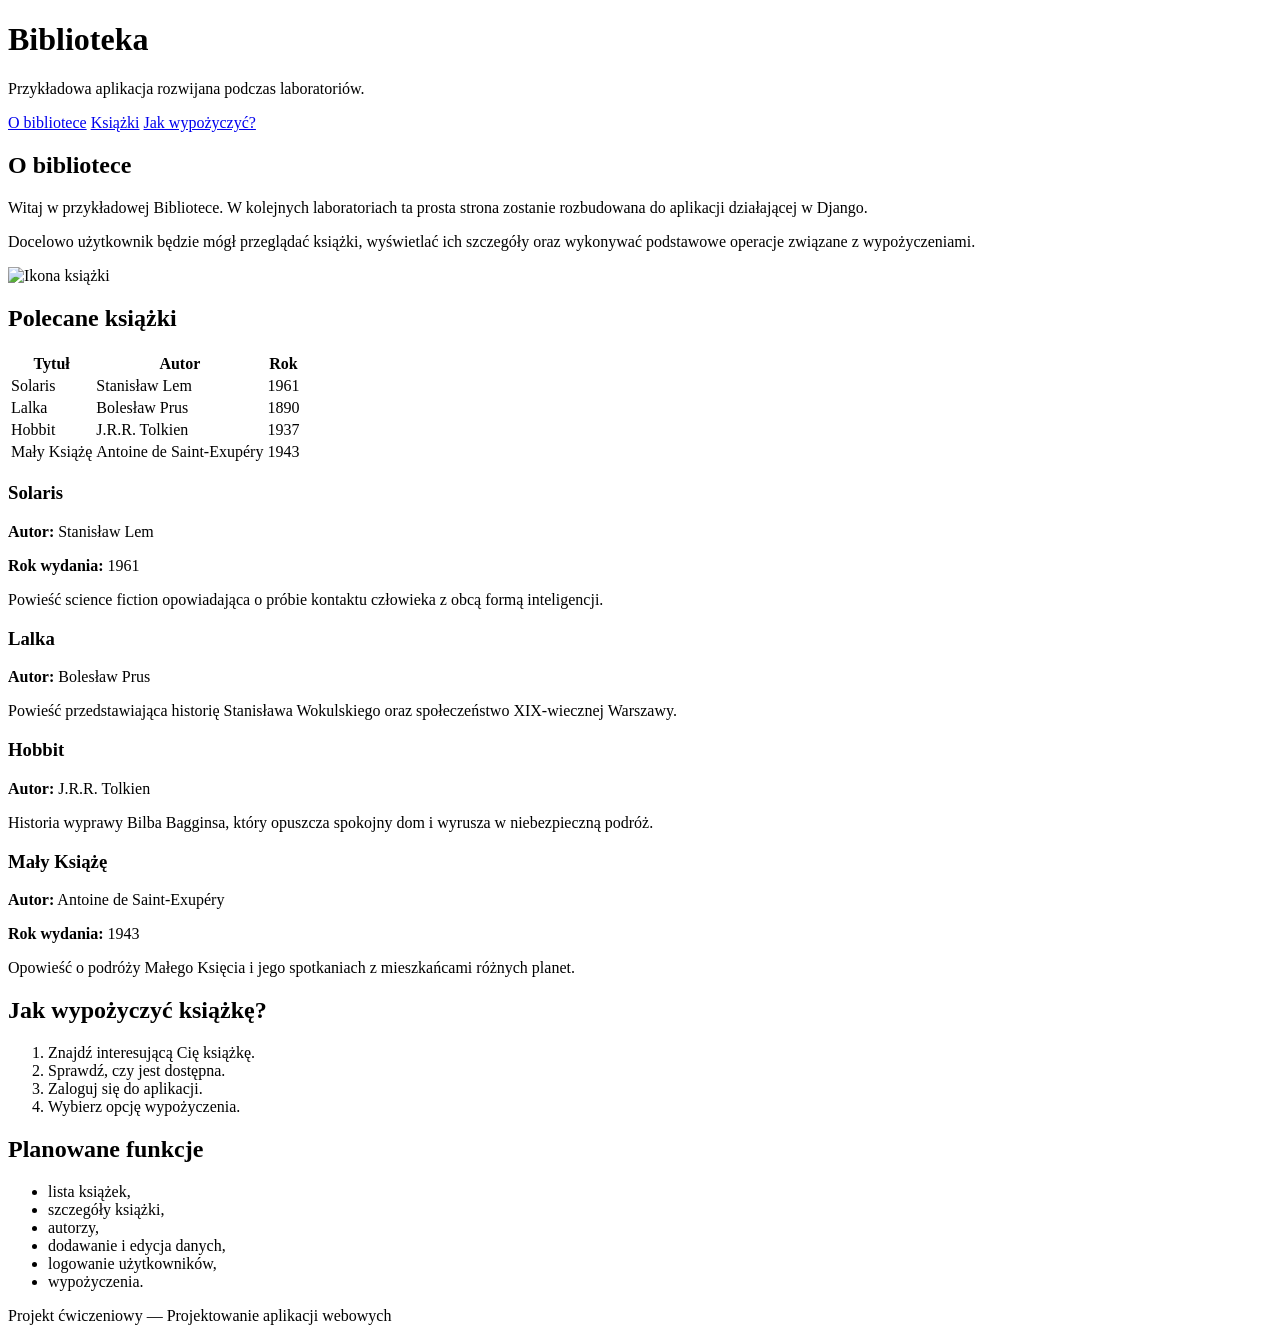
==== frontend/index.html @ 9701f844 "dodano index.html" ====
<!DOCTYPE html>
<html lang="pl">
<head>
    <meta charset="UTF-8">
    <meta name="viewport" content="width=device-width, initial-scale=1.0">
    <title>Biblioteka</title>
</head>
<body>

    <header>
        <h1>Biblioteka</h1>

        <p>
            Przykładowa aplikacja rozwijana podczas laboratoriów.
        </p>

        <nav>
            <a href="#about">O bibliotece</a>
            <a href="#books">Książki</a>
            <a href="#rules">Jak wypożyczyć?</a>
        </nav>
    </header>

    <main>

        <section id="about">
            <h2>O bibliotece</h2>

            <p>
                Witaj w przykładowej Bibliotece.
                W kolejnych laboratoriach ta prosta strona zostanie
                rozbudowana do aplikacji działającej w Django.
            </p>

            <p>
                Docelowo użytkownik będzie mógł przeglądać książki,
                wyświetlać ich szczegóły oraz wykonywać podstawowe
                operacje związane z wypożyczeniami.
            </p>

            <img
                src="https://upload.wikimedia.org/wikipedia/commons/thumb/2/2f/Book_icon_1.svg/512px-Book_icon_1.svg.png"
                alt="Ikona książki"
                width="120"
            >
        </section>

        <section id="books">
            <h2>Polecane książki</h2>

            <table>
                <thead>
                    <tr>
                        <th>Tytuł</th>
                        <th>Autor</th>
                        <th>Rok</th>
                    </tr>
                </thead>
                <tbody>
                    <tr>
                        <td>Solaris</td>
                        <td>Stanisław Lem</td>
                        <td>1961</td>
                    </tr>
                    <tr>
                        <td>Lalka</td>
                        <td>Bolesław Prus</td>
                        <td>1890</td>
                    </tr>
                    <tr>
                        <td>Hobbit</td>
                        <td>J.R.R. Tolkien</td>
                        <td>1937</td>
                    </tr>
                    <tr>
                        <td>Mały Książę</td>
                        <td>Antoine de Saint-Exupéry</td>
                        <td>1943</td>
                    </tr>
                </tbody>
            </table>

            <article>
                <h3>Solaris</h3>

                <div class="book-info">
                    <p>
                        <strong>Autor:</strong> Stanisław Lem
                    </p>

                    <p>
                        <strong>Rok wydania:</strong> 1961
                    </p>
                </div>

                <p>
                    Powieść science fiction opowiadająca o próbie
                    kontaktu człowieka z obcą formą inteligencji.
                </p>
            </article>

            <article>
                <h3>Lalka</h3>

                <p>
                    <strong>Autor:</strong> Bolesław Prus
                </p>

                <p>
                    Powieść przedstawiająca historię Stanisława
                    Wokulskiego oraz społeczeństwo XIX-wiecznej Warszawy.
                </p>
            </article>

            <article>
                <h3>Hobbit</h3>

                <p>
                    <strong>Autor:</strong> J.R.R. Tolkien
                </p>

                <p>
                    Historia wyprawy Bilba Bagginsa, który opuszcza
                    spokojny dom i wyrusza w niebezpieczną podróż.
                </p>
            </article>

            <article>
                <h3>Mały Książę</h3>

                <div class="book-info">
                    <p>
                        <strong>Autor:</strong> Antoine de Saint-Exupéry
                    </p>

                    <p>
                        <strong>Rok wydania:</strong> 1943
                    </p>
                </div>

                <p>
                    Opowieść o podróży Małego Księcia i jego spotkaniach
                    z mieszkańcami różnych planet.
                </p>
            </article>
        </section>

        <section id="rules">
            <h2>Jak wypożyczyć książkę?</h2>

            <ol>
                <li>Znajdź interesującą Cię książkę.</li>
                <li>Sprawdź, czy jest dostępna.</li>
                <li>Zaloguj się do aplikacji.</li>
                <li>Wybierz opcję wypożyczenia.</li>
            </ol>
        </section>

        <section>
            <h2>Planowane funkcje</h2>

            <ul>
                <li>lista książek,</li>
                <li>szczegóły książki,</li>
                <li>autorzy,</li>
                <li>dodawanie i edycja danych,</li>
                <li>logowanie użytkowników,</li>
                <li>wypożyczenia.</li>
            </ul>
        </section>

    </main>

    <footer>
        <p>
            Projekt ćwiczeniowy — Projektowanie aplikacji webowych
        </p>
    </footer>

</body>
</html>
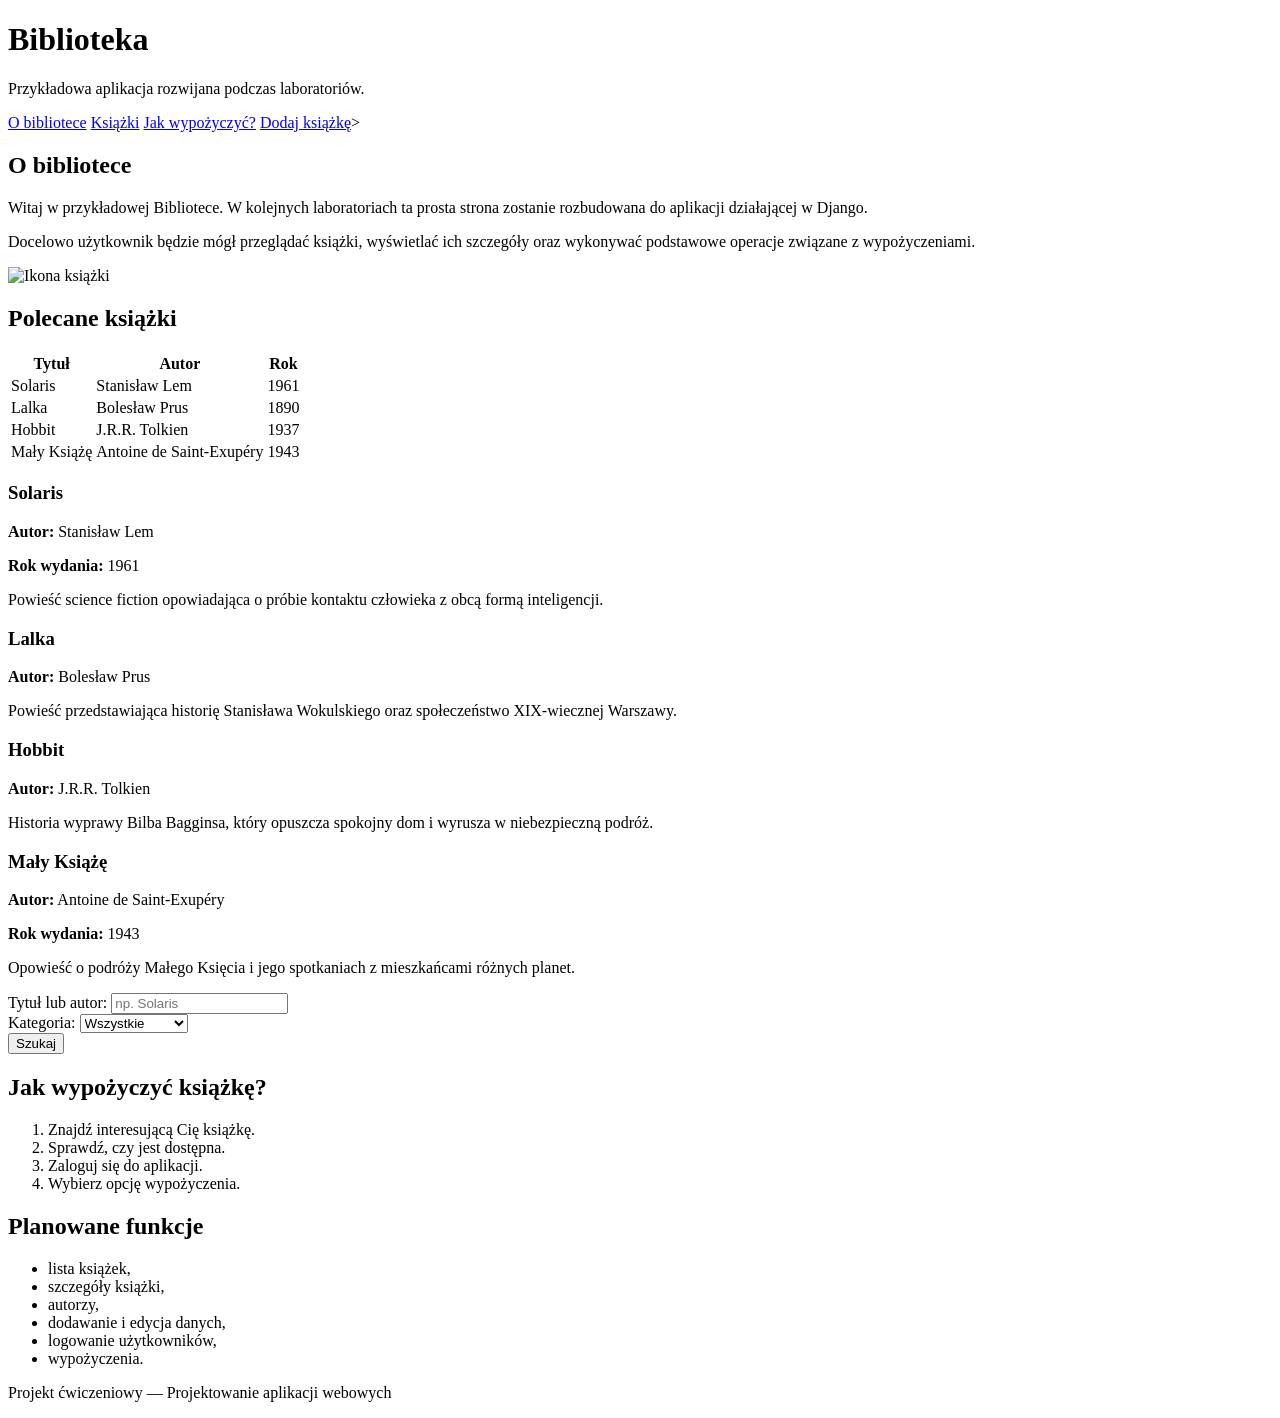
==== commit 436aa5c9: "zmiana index.html & dodanie add_book.html" ====
--- a/frontend/index.html
+++ b/frontend/index.html
@@ -18,6 +18,10 @@
             <a href="#about">O bibliotece</a>
             <a href="#books">Książki</a>
             <a href="#rules">Jak wypożyczyć?</a>
+            <a href="add_book.html">
+                Dodaj książkę</a>>
+                                    
+                                        
         </nav>
     </header>
 
@@ -145,6 +149,53 @@
             </article>
         </section>
 
+                        <form method="get">
+
+                <div>
+                    <label for="query">
+                        Tytuł lub autor:
+                    </label>
+
+                    <input
+                        type="text"
+                        id="query"
+                        name="query"
+                        placeholder="np. Solaris"
+                    >
+                </div>
+
+                <div>
+                    <label for="search-category">
+                        Kategoria:
+                    </label>
+
+                    <select
+                        id="search-category"
+                        name="category"
+                    >
+                        <option value="">
+                            Wszystkie
+                        </option>
+
+                        <option value="fantasy">
+                            Fantasy
+                        </option>
+
+                        <option value="science-fiction">
+                            Science fiction
+                        </option>
+
+                        <option value="crime">
+                            Kryminał
+                        </option>
+                    </select>
+                </div>
+
+                <button type="submit">
+                    Szukaj
+                </button>
+
+            </form>
         <section id="rules">
             <h2>Jak wypożyczyć książkę?</h2>
 
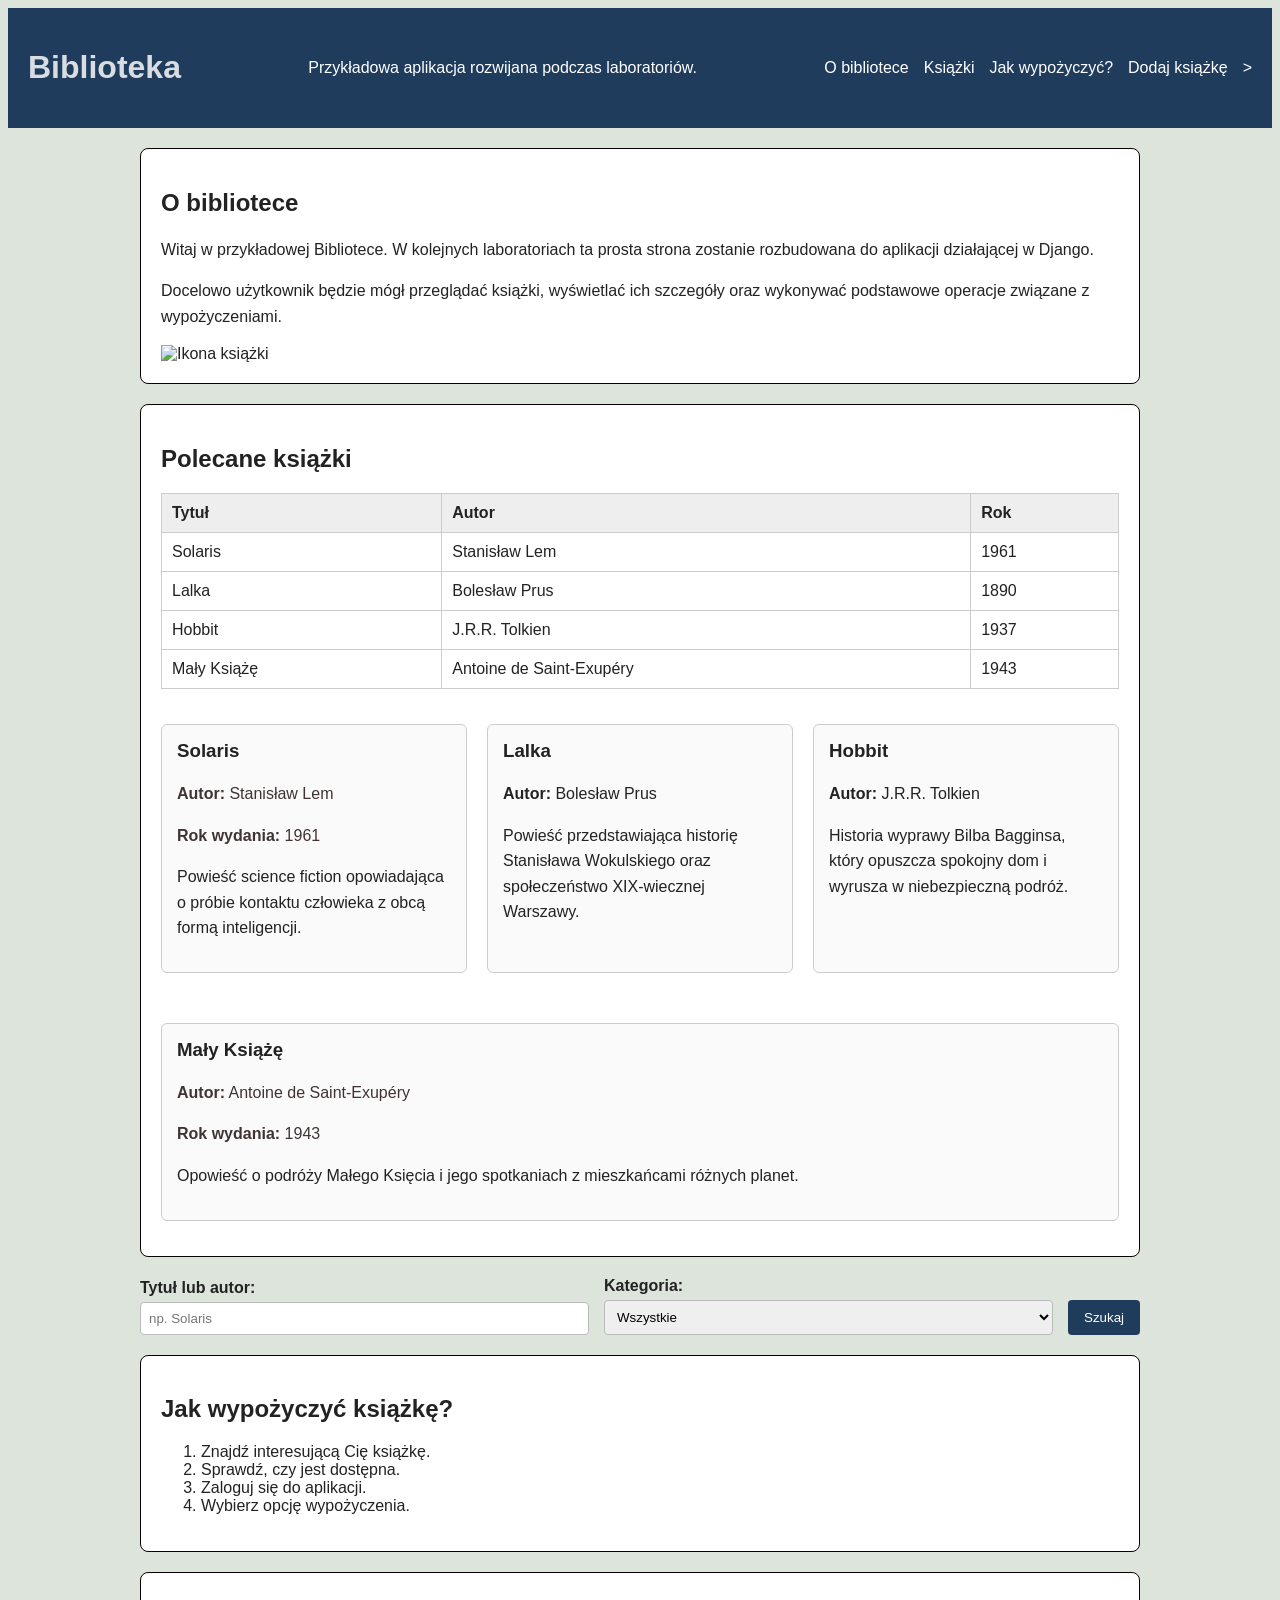
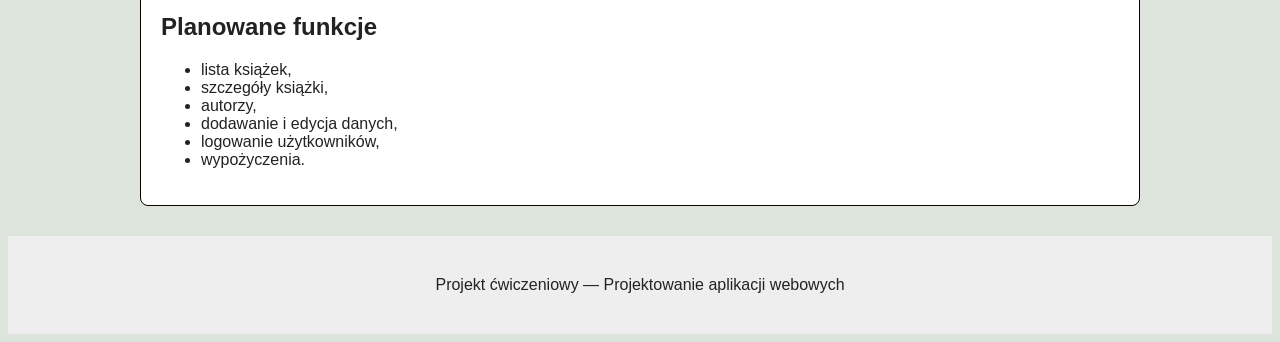
==== commit afb98589: "dodanie css, małe aktualizacje w index.html" ====
--- a/frontend/index.html
+++ b/frontend/index.html
@@ -4,6 +4,7 @@
     <meta charset="UTF-8">
     <meta name="viewport" content="width=device-width, initial-scale=1.0">
     <title>Biblioteka</title>
+    <link rel="stylesheet" href="css/styles.css">
 </head>
 <body>
 
@@ -51,40 +52,43 @@
 
         <section id="books">
             <h2>Polecane książki</h2>
-
-            <table>
-                <thead>
-                    <tr>
-                        <th>Tytuł</th>
-                        <th>Autor</th>
-                        <th>Rok</th>
-                    </tr>
-                </thead>
-                <tbody>
-                    <tr>
-                        <td>Solaris</td>
-                        <td>Stanisław Lem</td>
-                        <td>1961</td>
-                    </tr>
-                    <tr>
-                        <td>Lalka</td>
-                        <td>Bolesław Prus</td>
-                        <td>1890</td>
-                    </tr>
-                    <tr>
-                        <td>Hobbit</td>
-                        <td>J.R.R. Tolkien</td>
-                        <td>1937</td>
-                    </tr>
-                    <tr>
-                        <td>Mały Książę</td>
-                        <td>Antoine de Saint-Exupéry</td>
-                        <td>1943</td>
-                    </tr>
-                </tbody>
-            </table>
-
-            <article>
+            
+            <div class="table-container">
+
+                <table>
+                    <thead>
+                        <tr>
+                            <th>Tytuł</th>
+                            <th>Autor</th>
+                            <th>Rok</th>
+                        </tr>
+                    </thead>
+                    <tbody>
+                        <tr>
+                            <td>Solaris</td>
+                            <td>Stanisław Lem</td>
+                            <td>1961</td>
+                        </tr>
+                        <tr>
+                            <td>Lalka</td>
+                            <td>Bolesław Prus</td>
+                            <td>1890</td>
+                        </tr>
+                        <tr>
+                            <td>Hobbit</td>
+                            <td>J.R.R. Tolkien</td>
+                            <td>1937</td>
+                        </tr>
+                        <tr>
+                            <td>Mały Książę</td>
+                            <td>Antoine de Saint-Exupéry</td>
+                            <td>1943</td>
+                        </tr>
+                    </tbody>
+                </table>
+            </div>
+            <div class="book-list">
+            <article class="book-card">
                 <h3>Solaris</h3>
 
                 <div class="book-info">
@@ -103,7 +107,7 @@
                 </p>
             </article>
 
-            <article>
+            <article class="book-card">
                 <h3>Lalka</h3>
 
                 <p>
@@ -116,7 +120,7 @@
                 </p>
             </article>
 
-            <article>
+            <article class="book-card">
                 <h3>Hobbit</h3>
 
                 <p>
@@ -129,7 +133,7 @@
                 </p>
             </article>
 
-            <article>
+            <article class="book-card">
                 <h3>Mały Książę</h3>
 
                 <div class="book-info">
@@ -147,9 +151,11 @@
                     z mieszkańcami różnych planet.
                 </p>
             </article>
-        </section>
-
-                        <form method="get">
+            </div>
+        </section>
+
+                        <form class="search-form"
+                        method="get">
 
                 <div>
                     <label for="query">
--- a/frontend/css/styles.css
+++ b/frontend/css/styles.css
@@ -0,0 +1,210 @@
+body {
+    
+    background-color: #dce4dc;
+    color: #222222;
+
+    font-family: Arial, Helvetica, sans-serif;
+}
+
+main {
+    width: 90%;
+    max-width: 1000px;
+
+    margin: 0 auto;
+}
+
+h1 {
+    color: #d9dde2;
+}
+
+p {
+    line-height: 1.6;
+}
+
+section {
+    background-color: white;
+
+    margin: 20px 0;
+    padding: 20px;
+
+    border: 1px solid #0a0101;
+    border-radius: 8px;
+}
+
+header {
+        display: flex;
+
+    justify-content: space-between;
+    align-items: center;
+
+    gap: 20px;
+
+    background-color: #1f3c5c;
+    color: white;
+
+    padding: 20px;
+}
+
+nav {
+    
+    display: flex;
+    gap: 15px;
+}
+
+
+nav a {
+    color: white;
+    text-decoration: none;
+
+   
+}
+
+nav a:hover {
+    text-decoration: underline;
+}
+
+.book-card {
+    border: 1px solid #cccccc;
+    border-radius: 6px;
+
+    padding: 15px;
+    margin: 15px 0;
+
+    background-color: #fafafa;
+}
+
+.book-card h3 {
+    margin-top: 0;
+}
+
+.book-info {
+    color: #403333;
+}
+
+table {
+    width: 100%;
+    border-collapse: collapse;
+
+    margin: 20px 0;
+}
+
+th,
+td {
+    border: 1px solid #cccccc;
+    padding: 10px;
+    text-align: left;
+}
+
+th {
+    background-color: #eeeeee;
+}
+
+form {
+    max-width: 600px;
+}
+
+form div {
+    margin-bottom: 15px;
+}
+
+label {
+    display: block;
+    margin-bottom: 5px;
+
+    font-weight: bold;
+}
+
+input[type="text"],
+input[type="email"],
+input[type="password"],
+input[type="number"],
+input[type="date"],
+select,
+textarea {
+    width: 100%;
+
+    padding: 8px;
+
+    border: 1px solid #bbbbbb;
+    border-radius: 4px;
+
+    box-sizing: border-box;
+}
+
+button {
+    background-color: #1f3c5c;
+    color: white;
+
+    border: none;
+    border-radius: 4px;
+
+    padding: 10px 16px;
+
+    cursor: pointer;
+}
+
+button:hover {
+    background-color: #315c87;
+}
+
+footer {
+    margin-top: 30px;
+    padding: 20px;
+
+    text-align: center;
+
+    background-color: #eeeeee;
+}
+
+.book-list {
+    display: flex;
+
+    gap: 20px;
+    flex-wrap: wrap;
+}
+
+.book-card {
+    flex: 1 1 250px;
+}
+
+.search-form {
+    display: flex;
+
+    gap: 15px;
+
+    align-items: end;
+
+    max-width: none;
+}
+
+.search-form div {
+    flex: 1;
+    margin-bottom: 0;
+}
+
+@media (max-width: 700px) {
+
+    header {
+        flex-direction: column;
+        align-items: flex-start;
+    }
+
+     nav {
+        flex-direction: column;
+    }
+
+     .search-form {
+        flex-direction: column;
+        align-items: stretch;
+    }
+
+    main {
+        width: 95%;
+    }
+
+    .table-container {
+    overflow-x: auto;
+    }   
+
+
+}
